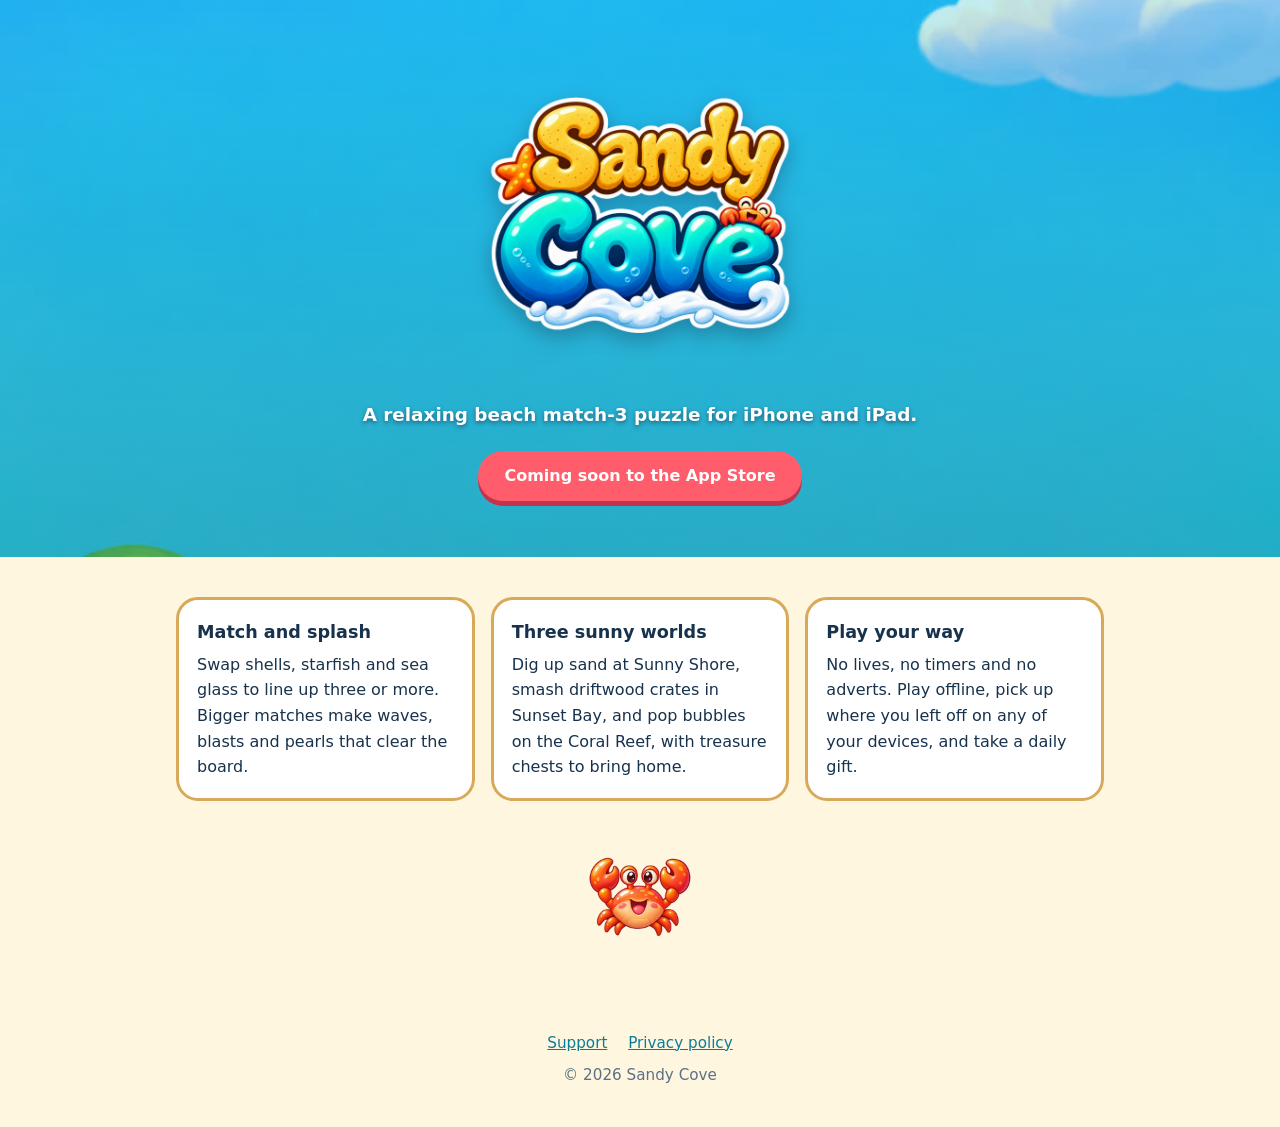
==== index.html @ 4fb967da "Sandy Cove website: home, support and privacy policy" ====
<!doctype html>
<html lang="en">
<head>
  <meta charset="utf-8">
  <meta name="viewport" content="width=device-width, initial-scale=1">
  <title>Sandy Cove: a beach match-3 puzzle</title>
  <meta name="description" content="Sandy Cove is a relaxing beach match-3 puzzle for iPhone and iPad. Swap shells, starfish and sea glass, dig up sand, and bring the treasure home.">
  <link rel="icon" href="assets/icon.png">
  <link rel="stylesheet" href="style.css">
</head>
<body>
  <header class="hero">
    <img class="logo" src="assets/logo.png" alt="Sandy Cove">
    <p>A relaxing beach match-3 puzzle for iPhone and iPad.</p>
    <span class="badge">Coming soon to the App Store</span>
  </header>
  <main class="wide">
    <div class="cards">
      <div class="card"><h2>Match and splash</h2><p>Swap shells, starfish and sea glass to line up three or more. Bigger matches make waves, blasts and pearls that clear the board.</p></div>
      <div class="card"><h2>Three sunny worlds</h2><p>Dig up sand at Sunny Shore, smash driftwood crates in Sunset Bay, and pop bubbles on the Coral Reef, with treasure chests to bring home.</p></div>
      <div class="card"><h2>Play your way</h2><p>No lives, no timers and no adverts. Play offline, pick up where you left off on any of your devices, and take a daily gift.</p></div>
    </div>
    <img class="crab" src="assets/crab.png" alt="" style="margin-top: 36px">
  </main>
  <footer>
    <a href="support.html">Support</a>
    <a href="privacy.html">Privacy policy</a>
    <div style="margin-top: 8px">© 2026 Sandy Cove</div>
  </footer>
</body>
</html>
---- style.css ----
:root {
  --ink: #17324d;
  --cream: #fff6df;
  --sand: #d9a95a;
  --coral: #ff5d6c;
  --teal: #0b7c98;
  --sea: #19b7cc;
}
* { box-sizing: border-box; }
html { -webkit-text-size-adjust: 100%; }
body {
  margin: 0;
  font-family: ui-rounded, "SF Pro Rounded", "Nunito", system-ui, -apple-system, "Segoe UI", sans-serif;
  color: var(--ink);
  background: var(--cream);
  line-height: 1.6;
}
a { color: var(--teal); }
.hero {
  background: linear-gradient(rgba(25, 183, 204, 0.25), rgba(11, 124, 152, 0.55)), url("assets/beach.jpg") center 30% / cover;
  text-align: center;
  padding: 44px 16px 56px;
}
.hero img.logo { width: min(340px, 78vw); height: auto; filter: drop-shadow(0 8px 10px rgba(23, 50, 77, 0.35)); }
.hero p { margin: 8px auto 0; max-width: 34em; color: white; font-weight: 700; font-size: 1.15rem; text-shadow: 0 2px 4px rgba(23, 50, 77, 0.6); }
.badge { display: inline-block; margin-top: 22px; padding: 12px 26px; border-radius: 999px; background: var(--coral); color: white; font-weight: 800; text-decoration: none; box-shadow: 0 5px 0 #c2334d; }
main { max-width: 46em; margin: 0 auto; padding: 28px 16px 48px; }
main.wide { max-width: 60em; }
h1 { font-size: 2rem; line-height: 1.2; margin: 0 0 4px; }
h2 { font-size: 1.25rem; margin: 34px 0 6px; }
.updated { color: #5b7186; margin: 0 0 20px; }
.cards { display: grid; grid-template-columns: repeat(auto-fit, minmax(220px, 1fr)); gap: 16px; margin-top: 12px; }
.card { background: white; border: 3px solid var(--sand); border-radius: 22px; padding: 18px; }
.card h2 { margin-top: 0; font-size: 1.1rem; }
.card p { margin: 0; }
.summary { background: white; border: 3px solid var(--sand); border-radius: 22px; padding: 6px 20px; }
table { border-collapse: collapse; width: 100%; background: white; border-radius: 14px; overflow: hidden; }
th, td { text-align: left; padding: 8px 12px; border-bottom: 1px solid #f0e2c0; vertical-align: top; }
th { background: #fbeccb; }
nav.top { background: var(--teal); padding: 12px 16px; }
nav.top a { color: white; font-weight: 800; text-decoration: none; margin-right: 18px; }
footer { text-align: center; padding: 26px 16px 40px; color: #5b7186; font-size: 0.95rem; }
footer a { margin: 0 8px; }
img.crab { width: 120px; height: auto; display: block; margin: 0 auto; }
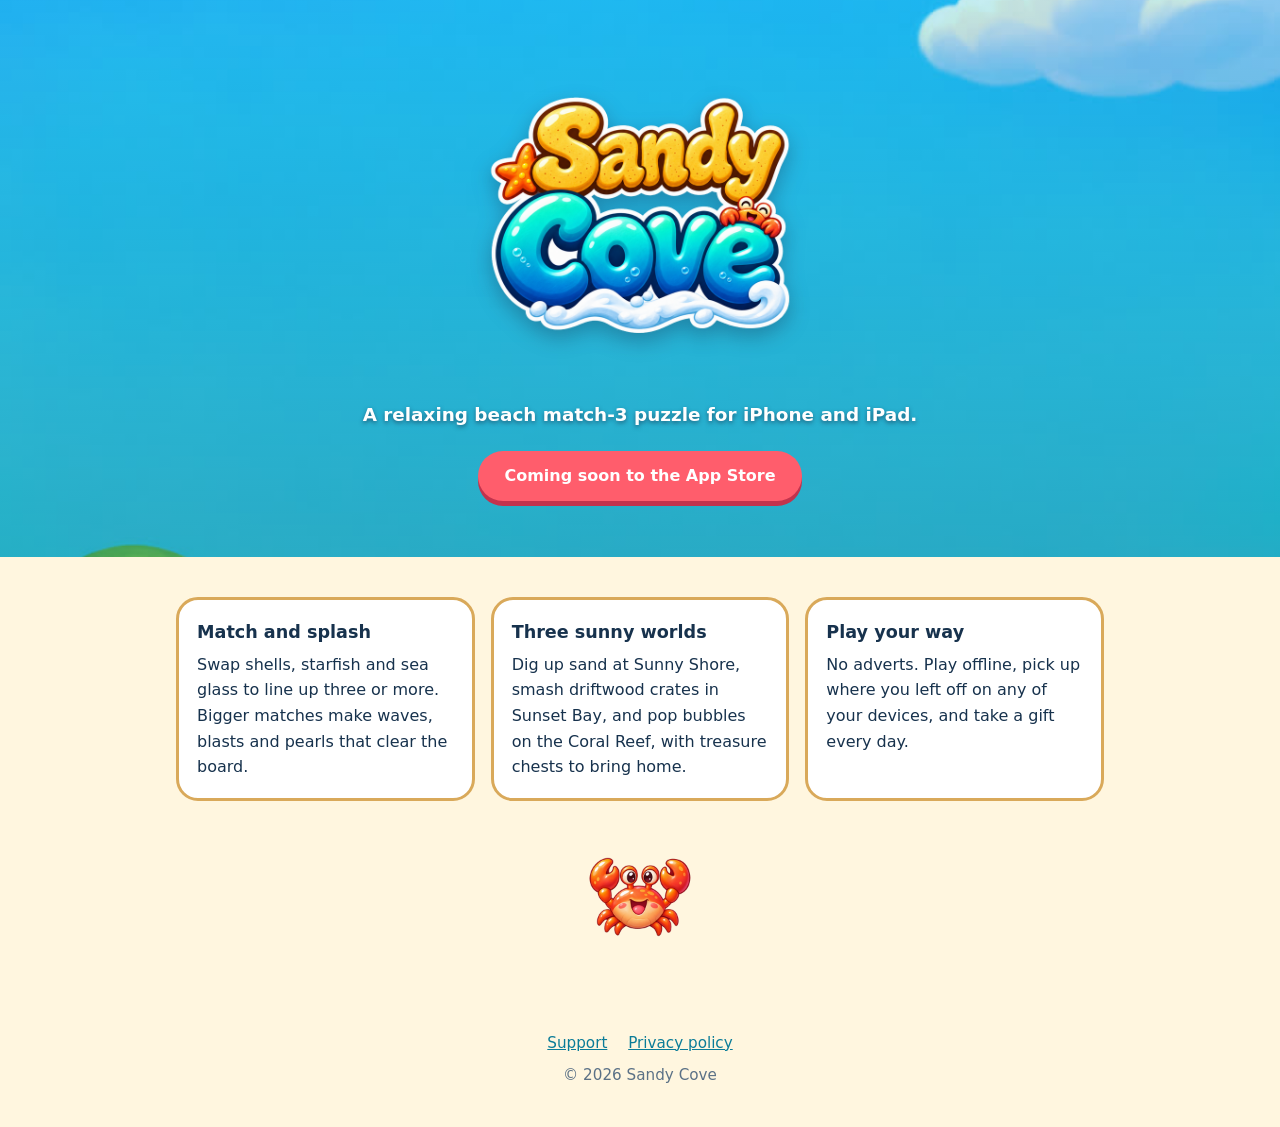
==== commit af9b41d2: "Explain hearts" ====
--- a/index.html
+++ b/index.html
@@ -18,7 +18,7 @@
     <div class="cards">
       <div class="card"><h2>Match and splash</h2><p>Swap shells, starfish and sea glass to line up three or more. Bigger matches make waves, blasts and pearls that clear the board.</p></div>
       <div class="card"><h2>Three sunny worlds</h2><p>Dig up sand at Sunny Shore, smash driftwood crates in Sunset Bay, and pop bubbles on the Coral Reef, with treasure chests to bring home.</p></div>
-      <div class="card"><h2>Play your way</h2><p>No lives, no timers and no adverts. Play offline, pick up where you left off on any of your devices, and take a daily gift.</p></div>
+      <div class="card"><h2>Play your way</h2><p>No adverts. Play offline, pick up where you left off on any of your devices, and take a gift every day.</p></div>
     </div>
     <img class="crab" src="assets/crab.png" alt="" style="margin-top: 36px">
   </main>
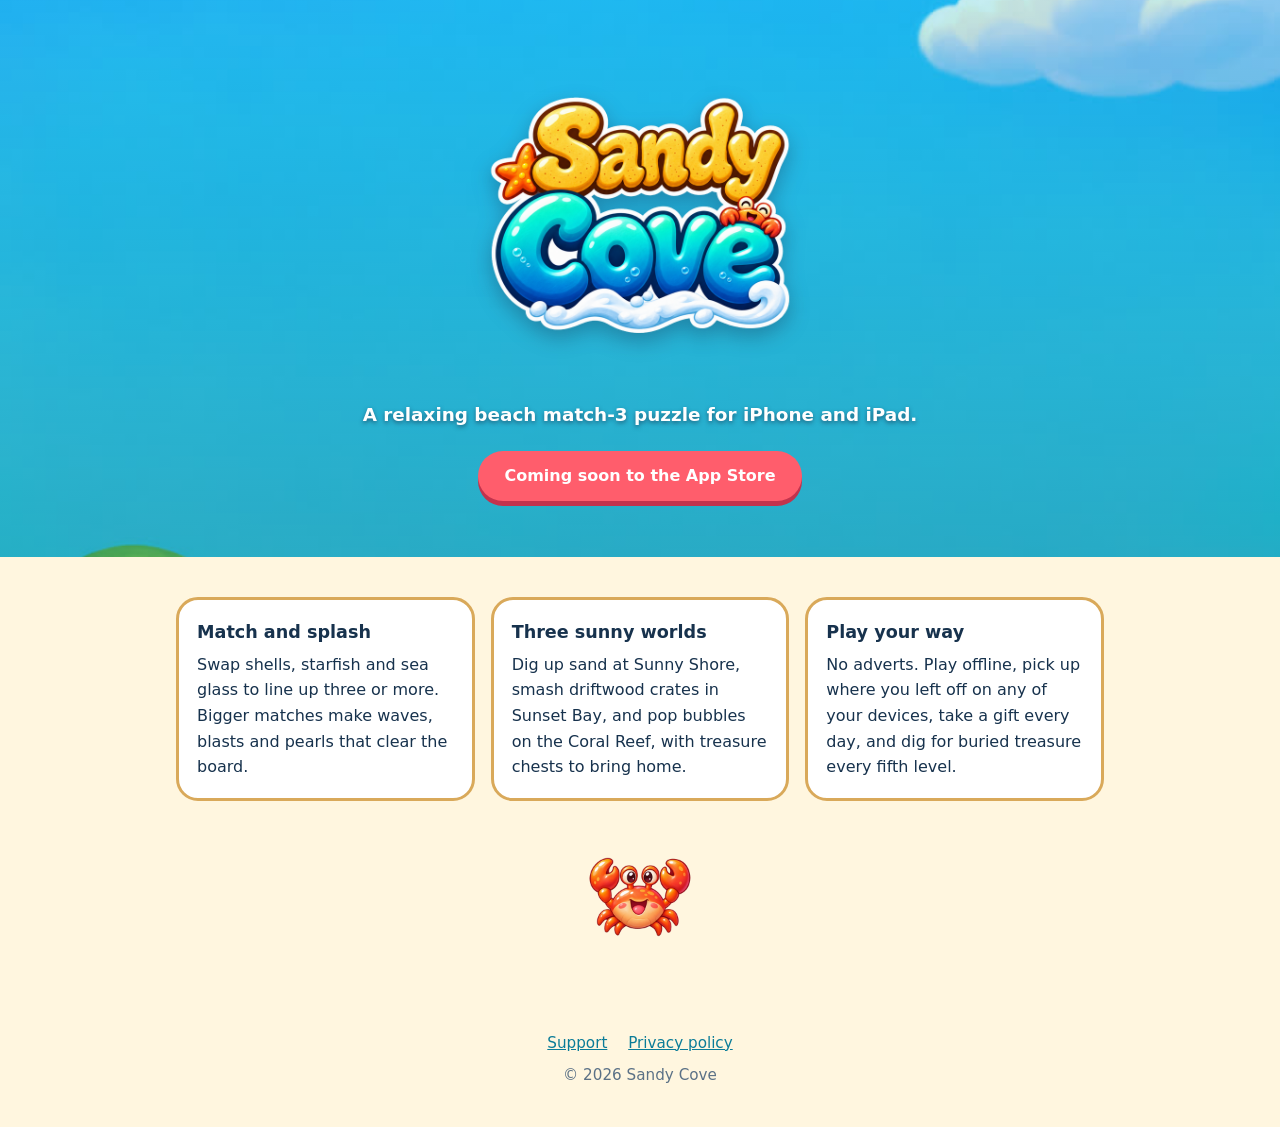
==== commit 9f98641c: "Mention Treasure Dig" ====
--- a/index.html
+++ b/index.html
@@ -18,7 +18,7 @@
     <div class="cards">
       <div class="card"><h2>Match and splash</h2><p>Swap shells, starfish and sea glass to line up three or more. Bigger matches make waves, blasts and pearls that clear the board.</p></div>
       <div class="card"><h2>Three sunny worlds</h2><p>Dig up sand at Sunny Shore, smash driftwood crates in Sunset Bay, and pop bubbles on the Coral Reef, with treasure chests to bring home.</p></div>
-      <div class="card"><h2>Play your way</h2><p>No adverts. Play offline, pick up where you left off on any of your devices, and take a gift every day.</p></div>
+      <div class="card"><h2>Play your way</h2><p>No adverts. Play offline, pick up where you left off on any of your devices, take a gift every day, and dig for buried treasure every fifth level.</p></div>
     </div>
     <img class="crab" src="assets/crab.png" alt="" style="margin-top: 36px">
   </main>
